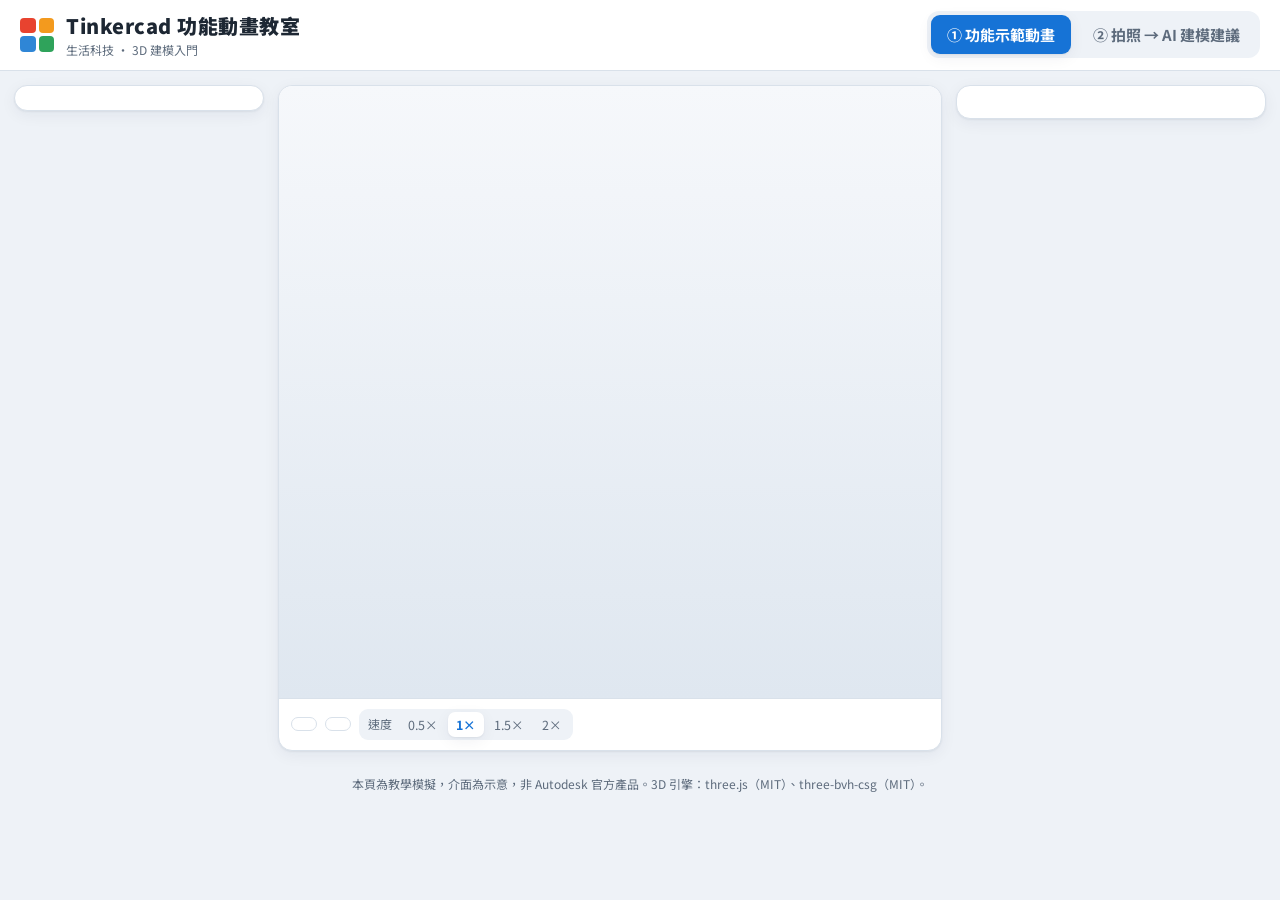
==== index.html @ 7c75faea "新增網頁主檔案" ====
<!doctype html>
<html lang="zh-Hant">
<head>
<meta charset="utf-8">
<meta name="viewport" content="width=device-width, initial-scale=1">
<title>Tinkercad 功能動畫教室</title>
<meta name="description" content="生活科技 3D 建模教學：點選 Tinkercad 功能圖示觀看示範動畫，或上傳物品照片由 AI 建議操作並產生建模模擬。">
<link rel="preconnect" href="https://fonts.googleapis.com">
<link href="https://fonts.googleapis.com/css2?family=Noto+Sans+TC:wght@400;500;700;900&display=swap" rel="stylesheet">
<link rel="stylesheet" href="style.css">
<link rel="icon" href="data:image/svg+xml,%3Csvg xmlns='http://www.w3.org/2000/svg' viewBox='0 0 40 40'%3E%3Cpath d='M20 4l14 8v16l-14 8-14-8V12z' fill='%23e8432f'/%3E%3Cpath d='M20 20l14-8v16l-14 8z' fill='%23000' opacity='.25'/%3E%3C/svg%3E">
<script type="importmap">
{ "imports": {
  "three": "./vendor/three.module.js",
  "three-mesh-bvh": "./vendor/three-mesh-bvh.module.js",
  "three-bvh-csg": "./vendor/three-bvh-csg.module.js"
} }
</script>
</head>
<body>
<header class="top">
  <div class="brand">
    <span class="logo"><i></i><i></i><i></i><i></i></span>
    <div><h1>Tinkercad 功能動畫教室</h1><p>生活科技 · 3D 建模入門</p></div>
  </div>
  <nav class="tabs">
    <button class="tab on" data-tab="demo">① 功能示範動畫</button>
    <button class="tab" data-tab="ai">② 拍照 → AI 建模建議</button>
  </nav>
</header>

<main id="page-demo" class="page">
  <aside class="side" id="feature-list" aria-label="功能列表"></aside>
  <section class="player" id="player-demo">
    <div class="stage-area"></div>
    <div class="controls">
      <button data-c="replay"></button>
      <button data-c="pause"></button>
      <div class="speed"><span>速度</span><button data-speed="0.5">0.5×</button><button data-speed="1" class="on">1×</button><button data-speed="1.5">1.5×</button><button data-speed="2">2×</button></div>
      <div class="caption"></div>
    </div>
  </section>
  <aside class="info" id="info"></aside>
</main>

<main id="page-ai" class="page" hidden>
  <aside class="side ai-form">
    <section class="card" id="dropzone">
      <h3>1. 上傳同一物品的照片 <small>1~3 張，不同角度更準確</small></h3>
      <input type="file" id="file-in" accept="image/*" multiple hidden>
      <div class="thumbs" id="thumbs"></div>
      <textarea id="note" rows="2" placeholder="（選填）補充說明，例如：這是筆筒，高約 10 公分"></textarea>
    </section>
    <section class="card">
      <h3>2. OpenAI API 設定</h3>
      <label class="fld">API 金鑰
        <span class="keyrow"><input id="api-key" type="password" placeholder="sk-..." autocomplete="off" spellcheck="false"><button id="toggle-key" type="button" title="顯示/隱藏">👁</button></span>
      </label>
      <label class="chk"><input type="checkbox" id="remember"> 記住金鑰（只存在這台電腦的瀏覽器）</label>
      <label class="fld">模型
        <input id="model" list="models" placeholder="gpt-4o-mini">
        <datalist id="models"><option value="gpt-4o-mini"><option value="gpt-4o"><option value="gpt-4.1-mini"><option value="gpt-4.1"><option value="gpt-5-mini"></datalist>
      </label>
      <p class="hint">金鑰只會從你的瀏覽器直接送到 OpenAI，不經過任何其他伺服器。課堂公用電腦請勿勾選「記住」。</p>
    </section>
    <button id="btn-analyze" class="primary" disabled>✦ 分析照片並產生建模動畫</button>
    <div id="ai-status" class="status"></div>
    <section class="card samples-card">
      <h3>沒有金鑰？先看範例</h3>
      <div id="samples" class="samples"></div>
    </section>
  </aside>
  <section class="player" id="player-ai">
    <div class="stage-area"></div>
    <div class="controls">
      <button data-c="replay"></button>
      <button data-c="pause"></button>
      <div class="speed"><span>速度</span><button data-speed="0.5">0.5×</button><button data-speed="1" class="on">1×</button><button data-speed="1.5">1.5×</button><button data-speed="2">2×</button></div>
      <div class="caption">上傳照片後按「分析」，或點左下角的範例。</div>
    </div>
  </section>
  <aside class="info">
    <div id="ai-empty" class="empty">
      <h2>AI 建模建議</h2>
      <p>AI 會辨識照片中的物品，把它拆解成 Tinkercad 的基本形狀，並告訴你：</p>
      <ul class="tips"><li>需要用到哪些操作功能、為什麼</li><li>每個零件的形狀、尺寸、位置</li><li>依序操作的建模步驟</li></ul>
      <p>中間的視窗會自動播放整個建模過程的模擬動畫。</p>
    </div>
    <div id="ai-result" hidden></div>
  </aside>
</main>

<footer class="foot">本頁為教學模擬，介面為示意，非 Autodesk 官方產品。3D 引擎：three.js（MIT）、three-bvh-csg（MIT）。</footer>
<script type="module" src="js/main.js"></script>
</body>
</html>
---- style.css ----
:root {
  --bg: #eef2f7; --panel: #ffffff; --ink: #1d2733; --muted: #5d6b7c; --line: #d9e1ea;
  --brand: #1673d6; --brand-ink: #fff; --accent: #e8432f; --soft: #e8f1fc; --ok: #1f8a4c; --err: #c0392b;
  --vp: #e9eef4; --shadow: 0 1px 2px rgba(20,40,70,.06), 0 4px 16px rgba(20,40,70,.06);
}
@media (prefers-color-scheme: dark) {
  :root:not([data-theme="light"]) { --bg: #12171e; --panel: #1b222c; --ink: #e7edf4; --muted: #9aa8b8; --line: #2c3643; --soft: #1d3047; --shadow: 0 1px 2px rgba(0,0,0,.3); }
}
:root[data-theme="dark"] { --bg: #12171e; --panel: #1b222c; --ink: #e7edf4; --muted: #9aa8b8; --line: #2c3643; --soft: #1d3047; }

* { box-sizing: border-box; }
html, body { margin: 0; }
body { background: var(--bg); color: var(--ink); font-family: 'Noto Sans TC', system-ui, -apple-system, 'Microsoft JhengHei', sans-serif; font-size: 15px; line-height: 1.55; }
button { font: inherit; color: inherit; cursor: pointer; }
svg { display: block; }
[hidden] { display: none !important; }

/* ---------- 頁首 ---------- */
.top { display: flex; align-items: center; justify-content: space-between; gap: 16px; flex-wrap: wrap; padding: 10px 20px; background: var(--panel); border-bottom: 1px solid var(--line); position: sticky; top: 0; z-index: 20; }
.brand { display: flex; align-items: center; gap: 12px; }
.brand h1 { margin: 0; font-size: 20px; font-weight: 900; letter-spacing: .5px; }
.brand p { margin: 0; font-size: 12px; color: var(--muted); }
.logo { display: grid; grid-template-columns: 1fr 1fr; gap: 3px; width: 34px; height: 34px; }
.logo i { border-radius: 4px; }
.logo i:nth-child(1) { background: #e8432f; } .logo i:nth-child(2) { background: #f39a1e; }
.logo i:nth-child(3) { background: #2f86d6; } .logo i:nth-child(4) { background: #2fa35b; }
.tabs { display: flex; gap: 6px; background: var(--bg); padding: 4px; border-radius: 12px; }
.tab { border: 0; background: transparent; padding: 8px 16px; border-radius: 9px; font-weight: 700; color: var(--muted); }
.tab.on { background: var(--brand); color: var(--brand-ink); box-shadow: var(--shadow); }

/* ---------- 版面 ---------- */
.page { display: grid; grid-template-columns: 250px minmax(0, 1fr) 310px; gap: 14px; padding: 14px; max-width: 1680px; margin: 0 auto; align-items: start; }
.side, .info { background: var(--panel); border: 1px solid var(--line); border-radius: 14px; padding: 12px; box-shadow: var(--shadow); }
.info { padding: 16px 18px; position: sticky; top: 74px; max-height: calc(100vh - 90px); overflow: auto; }
.side { position: sticky; top: 74px; max-height: calc(100vh - 90px); overflow: auto; }
.side h3 { font-size: 12px; letter-spacing: 1px; color: var(--muted); margin: 10px 4px 6px; font-weight: 700; }
.side h3:first-child { margin-top: 2px; }
.fgrid { display: grid; grid-template-columns: 1fr 1fr; gap: 6px; }
.feat { display: flex; flex-direction: column; align-items: center; gap: 3px; padding: 10px 4px 8px; border: 1px solid var(--line); border-radius: 11px; background: var(--panel); text-align: center; transition: .15s; }
.feat b { font-size: 13.5px; font-weight: 700; line-height: 1.2; }
.feat small { font-size: 10.5px; color: var(--muted); line-height: 1.2; }
.feat:hover { border-color: var(--brand); transform: translateY(-1px); }
.feat.on { background: var(--brand); border-color: var(--brand); color: #fff; }
.feat.on small { color: #d8e8fb; }
.ficon { width: 34px; height: 34px; display: grid; place-items: center; border-radius: 9px; background: var(--soft); color: var(--brand); flex: none; }
.ficon svg { width: 22px; height: 22px; }
.feat.on .ficon { background: rgba(255,255,255,.2); color: #fff; }
.ficon.big { width: 48px; height: 48px; } .ficon.big svg { width: 30px; height: 30px; }

.info-head, .res-head { display: flex; align-items: center; gap: 12px; margin-bottom: 8px; flex-wrap: wrap; }
.info h2 { margin: 0; font-size: 21px; }
.kbd-badge { display: inline-block; margin-top: 3px; font-size: 12px; padding: 1px 8px; border-radius: 6px; background: var(--soft); color: var(--brand); font-weight: 700; }
.desc { margin: 4px 0 12px; }
.info h4 { margin: 16px 0 6px; font-size: 14px; }
.info h4 small { color: var(--muted); font-weight: 400; }
.steps { padding-left: 0; list-style: none; counter-reset: s; margin: 0; }
.steps li { counter-increment: s; position: relative; padding: 7px 8px 7px 38px; border-radius: 9px; margin-bottom: 4px; transition: .2s; }
.steps li::before { content: counter(s); position: absolute; left: 8px; top: 7px; width: 22px; height: 22px; border-radius: 50%; display: grid; place-items: center; font-size: 12px; font-weight: 700; background: var(--line); color: var(--muted); }
.steps li.on { background: var(--soft); font-weight: 700; }
.steps li.on::before { background: var(--brand); color: #fff; }
.steps li.done::before { background: var(--ok); color: #fff; content: '✓'; }
.tips { padding-left: 20px; margin: 0; color: var(--muted); }
.tips li { margin: 3px 0; }

/* ---------- 播放器 ---------- */
.player { background: var(--panel); border: 1px solid var(--line); border-radius: 14px; overflow: hidden; box-shadow: var(--shadow); }
.stage-area { position: relative; height: min(68vh, 640px); min-height: 420px; background: linear-gradient(#f6f8fb, #dfe7f0); overflow: hidden; user-select: none; }
.gl, .gl canvas { position: absolute; inset: 0; width: 100%; height: 100%; }
.overlay { position: absolute; inset: 0; pointer-events: none; z-index: 10; overflow: hidden; }
.controls { display: flex; align-items: center; gap: 8px; padding: 10px 12px; border-top: 1px solid var(--line); flex-wrap: wrap; }
.controls > button { display: flex; align-items: center; gap: 6px; border: 1px solid var(--line); background: var(--panel); padding: 6px 12px; border-radius: 9px; font-weight: 700; font-size: 13.5px; }
.controls > button svg { width: 16px; height: 16px; }
.controls > button:hover { border-color: var(--brand); color: var(--brand); }
.player.ended [data-c=replay] { background: var(--brand); color: #fff; border-color: var(--brand); }
.speed { display: flex; align-items: center; gap: 2px; font-size: 12px; color: var(--muted); background: var(--bg); padding: 3px; border-radius: 9px; }
.speed span { padding: 0 6px; }
.speed button { border: 0; background: transparent; padding: 3px 8px; border-radius: 7px; font-size: 12.5px; }
.speed button.on { background: var(--panel); color: var(--brand); font-weight: 700; box-shadow: var(--shadow); }
.caption { flex: 1 1 260px; min-height: 28px; font-size: 15px; display: flex; align-items: center; gap: 8px; }
.stepno { flex: none; background: var(--accent); color: #fff; font-size: 12px; font-weight: 700; padding: 1px 8px; border-radius: 20px; }

/* ---------- 仿 Tinkercad 介面（僅示意，不可操作） ---------- */
.stage-area button, .stage-area .tile { pointer-events: none; }
.tc-toolbar { position: absolute; left: 0; right: 0; top: 0; height: 44px; display: flex; align-items: center; gap: 10px; padding: 0 8px; background: rgba(255,255,255,.94); border-bottom: 1px solid #d5dde6; z-index: 3; color: #2c3a4a; }
.tb-group { display: flex; align-items: center; gap: 2px; }
.tb-right { margin-left: auto; }
.tc-toolbar .sep { width: 1px; height: 22px; background: #d5dde6; margin: 0 4px; }
.tc-toolbar button { border: 0; background: transparent; padding: 5px 7px; border-radius: 7px; display: flex; align-items: center; gap: 4px; font-size: 12px; color: #2c3a4a; }
.tc-toolbar button svg { width: 19px; height: 19px; }
.tc-toolbar [data-tb=copy] span, .tc-toolbar [data-tb=paste] span, .tc-toolbar [data-tb=del] span, .tc-toolbar [data-tb=undo] span, .tc-toolbar [data-tb=redo] span, .tc-toolbar [data-tb=duplicate] span { display: none; }
.tc-toolbar button.pressed, .view-btns button.pressed, .inspector button.pressed { background: #1673d6; color: #fff; }
.viewcube { position: absolute; left: 18px; top: 60px; width: 64px; height: 64px; perspective: 260px; z-index: 3; }
.cube { position: absolute; left: 10px; top: 10px; width: 44px; height: 44px; transform-style: preserve-3d; }
.cube .f { position: absolute; inset: 0; display: grid; place-items: center; font-size: 13px; font-weight: 700; color: #3b4c60; background: rgba(250,252,255,.95); border: 1px solid #a9b8c8; backface-visibility: hidden; }
.cube .f-front { transform: translateZ(22px); } .cube .f-back { transform: rotateY(180deg) translateZ(22px); }
.cube .f-right { transform: rotateY(90deg) translateZ(22px); } .cube .f-left { transform: rotateY(-90deg) translateZ(22px); }
.cube .f-top { transform: rotateX(90deg) translateZ(22px); background: #e3eefa; } .cube .f-bottom { transform: rotateX(-90deg) translateZ(22px); }
.cube .f.pressed { background: #1673d6; color: #fff; }
.view-btns { position: absolute; left: 26px; top: 136px; display: flex; flex-direction: column; gap: 4px; z-index: 3; }
.view-btns button { width: 30px; height: 30px; border: 1px solid #c9d4df; background: #fff; border-radius: 50%; font-size: 14px; color: #3b4c60; display: grid; place-items: center; padding: 0; }
.shape-panel { position: absolute; right: 0; top: 44px; bottom: 0; width: 118px; background: rgba(255,255,255,.94); border-left: 1px solid #d5dde6; z-index: 3; padding: 8px 6px; overflow: hidden; }
.sp-title { font-size: 12px; font-weight: 700; color: #2c3a4a; margin: 0 2px 6px; }
.sp-grid { display: grid; grid-template-columns: 1fr 1fr; gap: 4px; }
.tile { display: flex; flex-direction: column; align-items: center; padding: 3px 0; border-radius: 7px; font-size: 10.5px; color: #48586a; transition: .15s; }
.tile svg { width: 38px; height: 38px; }
.tile.hl { background: #dcebfc; outline: 2px solid #1673d6; }
.tile.pressed { transform: scale(.92); }
.inspector { position: absolute; right: 130px; top: 54px; width: 168px; background: #fff; border: 1px solid #cfd8e2; border-radius: 9px; box-shadow: 0 6px 20px rgba(30,50,80,.15); padding: 8px; z-index: 4; opacity: 0; transform: translateY(-6px); transition: .25s; color: #2c3a4a; }
.inspector.show { opacity: 1; transform: none; }
.ins-head { font-size: 12px; font-weight: 700; margin-bottom: 6px; }
.ins-row { display: flex; gap: 4px; }
.ins-row button { flex: 1; display: flex; flex-direction: column; align-items: center; gap: 3px; font-size: 11px; border: 1px solid #d5dde6; background: #fff; border-radius: 7px; padding: 5px 0; color: #2c3a4a; }
.ins-row button.on { border-color: #1673d6; box-shadow: inset 0 0 0 1px #1673d6; }
.ins-color, .ins-hole { width: 26px; height: 18px; border-radius: 4px; border: 1px solid rgba(0,0,0,.15); }
.ins-hole { background: repeating-linear-gradient(45deg, #c9ced6 0 4px, #8f97a3 4px 7px); }
.swatches { display: none; grid-template-columns: repeat(6, 1fr); gap: 4px; margin-top: 8px; }
.inspector.palette .swatches { display: grid; }
.swatches i { aspect-ratio: 1; border-radius: 4px; border: 1px solid rgba(0,0,0,.18); }
.swatches i.pressed { outline: 2px solid #1673d6; outline-offset: 1px; }

/* 游標、標籤、按鍵 */
.fake-cursor { position: absolute; left: 0; top: 0; z-index: 30; will-change: transform; }
.fake-cursor svg { filter: drop-shadow(0 2px 2px rgba(0,0,0,.3)); transition: transform .12s; transform-origin: 3px 2px; }
.fake-cursor.down svg { transform: scale(.86); }
.fake-cursor .ripple { position: absolute; left: -14px; top: -14px; width: 32px; height: 32px; border-radius: 50%; border: 3px solid #1673d6; opacity: 0; }
.fake-cursor.clicking .ripple { animation: rip .45s ease-out; }
@keyframes rip { from { transform: scale(.3); opacity: .9; } to { transform: scale(1.4); opacity: 0; } }
.lbl { position: absolute; left: 0; top: 0; white-space: nowrap; will-change: transform; }
.lbl.dim { background: #fff; color: #111; font: 600 12px/1 ui-monospace, Menlo, Consolas, monospace; padding: 4px 6px; border-radius: 4px; border: 1px solid #333; box-shadow: 0 1px 3px rgba(0,0,0,.2); }
.lbl.dim.ruler { border-color: #1673d6; color: #1673d6; }
.lbl.dim.ang { font-size: 14px; background: #1673d6; color: #fff; border-color: #1673d6; }
.lbl.dim.editing { border: 2px solid #1673d6; min-width: 42px; min-height: 22px; text-align: right; z-index: 5; }
.lbl.dim.editing::after { content: '|'; color: #1673d6; animation: blink .8s steps(1) infinite; margin-left: 1px; }
@keyframes blink { 50% { opacity: 0; } }
.lbl.note { background: #1d2733; color: #fff; font-size: 13px; padding: 4px 10px; border-radius: 20px; font-weight: 700; }
.lbl.note.warn { background: var(--accent); }
.lbl.align-dot { width: 13px; height: 13px; border-radius: 50%; background: #222; border: 2px solid #fff; box-shadow: 0 0 0 1px #222; }
.lbl.align-dot.on { background: #1673d6; transform-origin: center; box-shadow: 0 0 0 4px rgba(22,115,214,.3); }
.lbl.mirror-arrow { font-size: 26px; font-weight: 900; color: #111; background: #fff; border-radius: 50%; width: 38px; height: 38px; display: grid; place-items: center; box-shadow: 0 1px 4px rgba(0,0,0,.25); line-height: 1; }
.lbl.mirror-arrow.on { background: #1673d6; color: #fff; }
.marquee { position: absolute; border: 1.5px dashed #1673d6; background: rgba(22,115,214,.1); }
.key-hint { position: absolute; left: 50%; bottom: 18px; transform: translate(-50%, 10px); display: flex; align-items: center; gap: 6px; opacity: 0; transition: .2s; background: rgba(20,30,45,.82); padding: 8px 12px; border-radius: 12px; }
.key-hint.show { opacity: 1; transform: translate(-50%, 0); }
.key-hint kbd { font: 700 15px/1 'Noto Sans TC', system-ui, sans-serif; color: #1d2733; background: linear-gradient(#fff, #e7ecf2); border: 1px solid #aab6c3; border-bottom-width: 3px; border-radius: 7px; padding: 6px 10px; min-width: 34px; text-align: center; }
.key-hint b { color: #fff; }

/* ---------- AI 頁 ---------- */
.ai-form { display: flex; flex-direction: column; gap: 10px; background: transparent; border: 0; box-shadow: none; padding: 0; }
.card { background: var(--panel); border: 1px solid var(--line); border-radius: 14px; padding: 12px; box-shadow: var(--shadow); }
.card h3 { margin: 0 0 8px; font-size: 14px; color: var(--ink); letter-spacing: 0; }
.card h3 small { font-weight: 400; color: var(--muted); font-size: 12px; display: block; }
#dropzone.drag { outline: 2px dashed var(--brand); outline-offset: -4px; background: var(--soft); }
.thumbs { display: grid; grid-template-columns: repeat(3, 1fr); gap: 6px; margin-bottom: 8px; }
.thumbs figure { margin: 0; position: relative; aspect-ratio: 1; border-radius: 9px; overflow: hidden; border: 1px solid var(--line); }
.thumbs img { width: 100%; height: 100%; object-fit: cover; }
.thumbs figure button { position: absolute; right: 3px; top: 3px; width: 22px; height: 22px; border-radius: 50%; border: 0; background: rgba(0,0,0,.6); color: #fff; line-height: 1; padding: 0; }
.thumbs .add { aspect-ratio: 1; border: 2px dashed var(--line); border-radius: 9px; display: flex; flex-direction: column; align-items: center; justify-content: center; gap: 2px; cursor: pointer; color: var(--brand); font-size: 12px; font-weight: 700; text-align: center; }
.thumbs .add:hover { border-color: var(--brand); background: var(--soft); }
.thumbs .add svg { width: 22px; height: 22px; }
.thumbs .add small { color: var(--muted); font-weight: 400; }
textarea, input[type=password], input[type=text], #model { width: 100%; font: inherit; font-size: 14px; color: var(--ink); background: var(--bg); border: 1px solid var(--line); border-radius: 8px; padding: 7px 9px; }
textarea { resize: vertical; }
.fld { display: block; font-size: 13px; font-weight: 700; margin-bottom: 8px; }
.fld input { margin-top: 4px; font-weight: 400; }
.keyrow { display: flex; gap: 4px; }
.keyrow button { margin-top: 4px; border: 1px solid var(--line); background: var(--bg); border-radius: 8px; padding: 0 8px; }
.chk { display: flex; gap: 6px; align-items: center; font-size: 13px; margin-bottom: 8px; }
.hint { font-size: 12px; color: var(--muted); margin: 0; }
.primary { border: 0; background: linear-gradient(135deg, #1673d6, #3c5bd8); color: #fff; font-weight: 900; font-size: 15px; padding: 12px; border-radius: 12px; box-shadow: 0 4px 14px rgba(22,115,214,.3); }
.primary:disabled { opacity: .45; cursor: not-allowed; box-shadow: none; }
.status { font-size: 13.5px; min-height: 0; }
.status:not(:empty) { padding: 9px 11px; border-radius: 10px; background: var(--panel); border: 1px solid var(--line); }
.status.ok { border-color: var(--ok); color: var(--ok); }
.status.err { border-color: var(--err); color: var(--err); }
.spin { display: inline-block; width: 14px; height: 14px; border: 2px solid var(--line); border-top-color: var(--brand); border-radius: 50%; animation: sp 0.8s linear infinite; vertical-align: -2px; margin-right: 8px; }
@keyframes sp { to { transform: rotate(360deg); } }
.samples { display: flex; flex-wrap: wrap; gap: 6px; }
.samples button { border: 1px solid var(--line); background: var(--bg); padding: 6px 12px; border-radius: 20px; font-size: 13px; font-weight: 700; }
.samples button:hover { border-color: var(--brand); color: var(--brand); }
.empty p { color: var(--muted); }
.empty h2 { margin-top: 0; }
.op-list { display: flex; flex-direction: column; gap: 6px; }
.op { display: flex; align-items: center; gap: 10px; text-align: left; border: 1px solid var(--line); background: var(--panel); border-radius: 10px; padding: 6px 8px; }
.op:hover { border-color: var(--brand); }
.op b { display: block; font-size: 14px; }
.op small { display: block; color: var(--muted); font-size: 12px; line-height: 1.35; }
.op-tag { display: inline-block; font-size: 11px; font-weight: 700; background: var(--soft); color: var(--brand); border-radius: 5px; padding: 0 6px; margin-right: 6px; }
.tbl-wrap { overflow-x: auto; }
table.parts { width: 100%; border-collapse: collapse; font-size: 12.5px; }
.parts th, .parts td { text-align: left; padding: 5px 4px; border-bottom: 1px solid var(--line); white-space: nowrap; }
.parts th { color: var(--muted); font-weight: 700; }
.dot { display: inline-block; width: 10px; height: 10px; border-radius: 3px; margin-right: 5px; vertical-align: -1px; border: 1px solid rgba(0,0,0,.2); }
.dot.hole { background: repeating-linear-gradient(45deg, #c9ced6 0 2px, #8f97a3 2px 4px); }

.foot { text-align: center; font-size: 12px; color: var(--muted); padding: 10px 16px 24px; }

/* ---------- 響應式 ---------- */
@media (max-width: 1180px) {
  .page { grid-template-columns: 220px minmax(0, 1fr); }
  .info { grid-column: 1 / -1; position: static; max-height: none; }
}
@media (max-width: 760px) {
  .top { padding: 8px 16px; position: static; }
  .brand h1 { font-size: 17px; }
  .tabs { width: 100%; } .tab { flex: 1; padding: 8px 6px; font-size: 13px; }
  .page { grid-template-columns: minmax(0, 1fr); padding: 10px 16px; }
  .side { position: static; max-height: none; }
  .fgrid { grid-template-columns: repeat(4, 1fr); }
  .feat small { display: none; }
  .feat b { font-size: 12px; }
  .stage-area { height: 62vh; min-height: 380px; }
  .shape-panel { width: 72px; }
  .sp-grid { grid-template-columns: 1fr; }
  .tile span { display: none; } .tile svg { width: 30px; height: 30px; }
  .inspector { right: 80px; width: 140px; }
  .tc-toolbar button span { display: none; }
  .tc-toolbar { gap: 2px; overflow: hidden; }
  .viewcube { left: 6px; transform: scale(.8); transform-origin: top left; }
  .view-btns { left: 10px; top: 124px; }
}
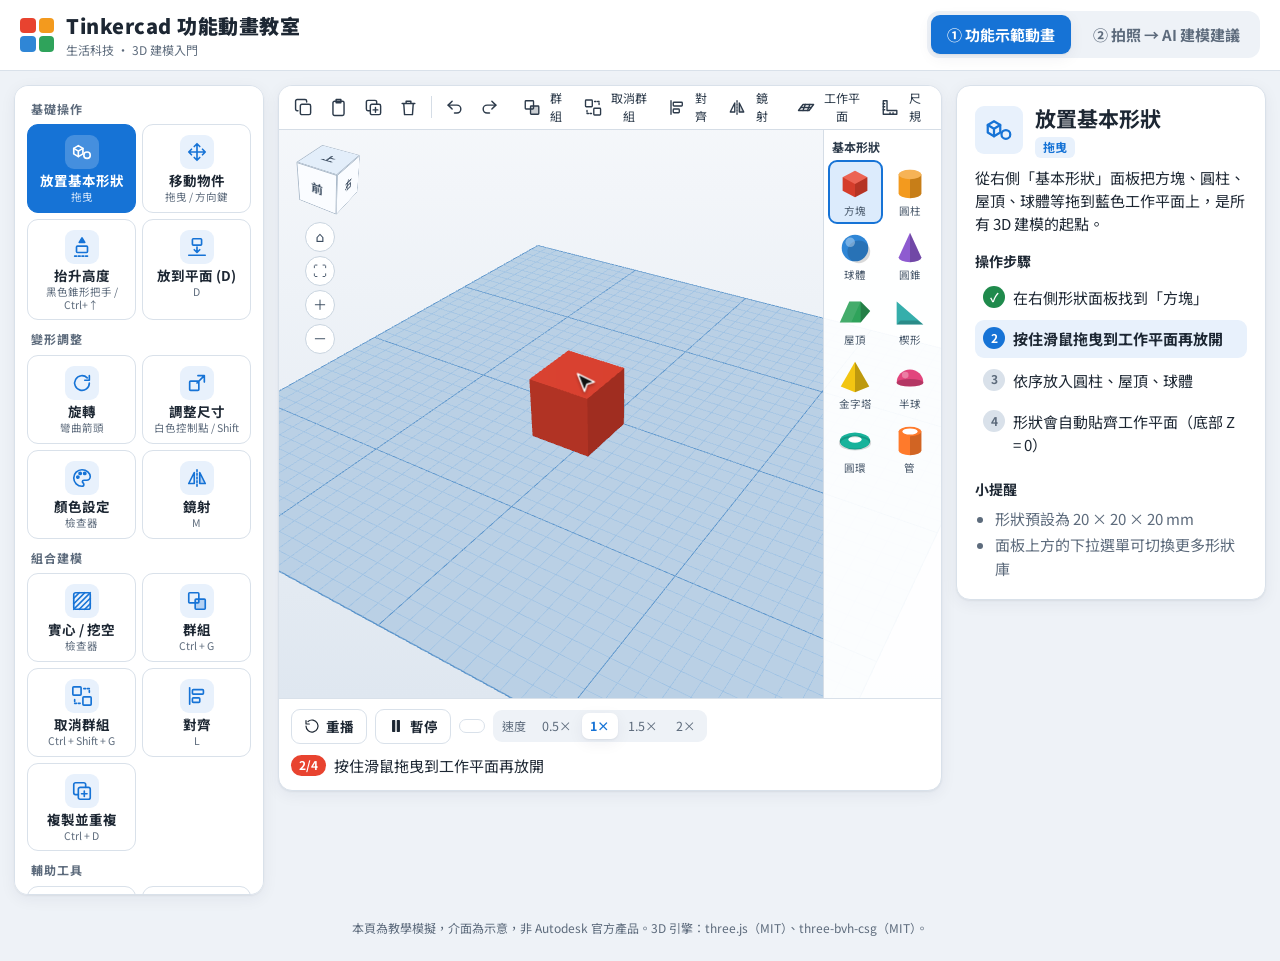
==== commit 8227a254: "v2：AI 自我檢查、下載影片/STL、介面更新" ====
--- a/index.html
+++ b/index.html
@@ -36,6 +36,7 @@
     <div class="controls">
       <button data-c="replay"></button>
       <button data-c="pause"></button>
+      <button data-c="rec" title="從頭重播並錄成影片下載"></button>
       <div class="speed"><span>速度</span><button data-speed="0.5">0.5×</button><button data-speed="1" class="on">1×</button><button data-speed="1.5">1.5×</button><button data-speed="2">2×</button></div>
       <div class="caption"></div>
     </div>
@@ -58,9 +59,11 @@
       </label>
       <label class="chk"><input type="checkbox" id="remember"> 記住金鑰（只存在這台電腦的瀏覽器）</label>
       <label class="fld">模型
-        <input id="model" list="models" placeholder="gpt-4o-mini">
-        <datalist id="models"><option value="gpt-4o-mini"><option value="gpt-4o"><option value="gpt-4.1-mini"><option value="gpt-4.1"><option value="gpt-5-mini"></datalist>
+        <input id="model" list="models" placeholder="gpt-5-mini">
+        <datalist id="models"><option value="gpt-5-mini"><option value="gpt-5"><option value="gpt-4.1"><option value="gpt-4.1-mini"><option value="gpt-4o"><option value="gpt-4o-mini"></datalist>
       </label>
+      <p class="hint">建議 <b>gpt-5-mini</b>（立體方向判斷較準，約 30~90 秒）；gpt-4o-mini 較快較便宜，但常把橫躺的零件做成直立。</p>
+      <label class="chk"><input type="checkbox" id="refine" checked> AI 自我檢查：把 3D 預覽圖給 AI 比對照片後修正（較準確，多一次呼叫）</label>
       <p class="hint">金鑰只會從你的瀏覽器直接送到 OpenAI，不經過任何其他伺服器。課堂公用電腦請勿勾選「記住」。</p>
     </section>
     <button id="btn-analyze" class="primary" disabled>✦ 分析照片並產生建模動畫</button>
@@ -69,12 +72,18 @@
       <h3>沒有金鑰？先看範例</h3>
       <div id="samples" class="samples"></div>
     </section>
+    <section class="card samples-card" hidden>
+      <h3>最近的分析結果 <small>存在這台電腦的瀏覽器，不需重新呼叫 AI</small></h3>
+      <div id="history" class="samples"></div>
+    </section>
+    <label class="load-json">📂 載入建模資料 JSON<input type="file" id="json-in" accept=".json,application/json" hidden></label>
   </aside>
   <section class="player" id="player-ai">
     <div class="stage-area"></div>
     <div class="controls">
       <button data-c="replay"></button>
       <button data-c="pause"></button>
+      <button data-c="rec" title="從頭重播並錄成影片下載"></button>
       <div class="speed"><span>速度</span><button data-speed="0.5">0.5×</button><button data-speed="1" class="on">1×</button><button data-speed="1.5">1.5×</button><button data-speed="2">2×</button></div>
       <div class="caption">上傳照片後按「分析」，或點左下角的範例。</div>
     </div>
--- a/style.css
+++ b/style.css
@@ -218,3 +218,21 @@
   .viewcube { left: 6px; transform: scale(.8); transform-origin: top left; }
   .view-btns { left: 10px; top: 124px; }
 }
+
+/* ---------- v2：錄影、下載、提示 ---------- */
+.rec-dot { width: 11px; height: 11px; border-radius: 50%; background: #e8432f; display: inline-block; }
+.rec-dot.on { animation: blinkdot 1s infinite; }
+@keyframes blinkdot { 50% { opacity: .2; } }
+.player.recording { outline: 3px solid #e8432f; outline-offset: -1px; }
+.player.recording [data-c=rec] { border-color: #e8432f; color: #e8432f; }
+#toast { position: fixed; left: 50%; bottom: 24px; transform: translate(-50%, 20px); background: #1d2733; color: #fff; padding: 10px 18px; border-radius: 12px; font-size: 14px; opacity: 0; transition: .25s; z-index: 100; pointer-events: none; max-width: calc(100vw - 32px); box-shadow: 0 6px 24px rgba(0,0,0,.25); }
+#toast.show { opacity: 1; transform: translate(-50%, 0); }
+.obs { margin: 0 0 12px; background: var(--soft); border-radius: 10px; padding: 8px 12px; font-size: 13.5px; }
+.obs summary { cursor: pointer; font-weight: 700; color: var(--brand); }
+.obs p { margin: 6px 0 0; }
+.dl-row { display: flex; flex-wrap: wrap; gap: 6px; margin-bottom: 4px; }
+.dl-row button { border: 1px solid var(--line); background: var(--panel); padding: 6px 10px; border-radius: 9px; font-size: 13px; font-weight: 700; }
+.dl-row button:hover { border-color: var(--brand); color: var(--brand); }
+.load-json { font-size: 13px; color: var(--muted); cursor: pointer; text-align: center; padding: 4px; }
+.load-json:hover { color: var(--brand); }
+.hint b { color: var(--ink); }
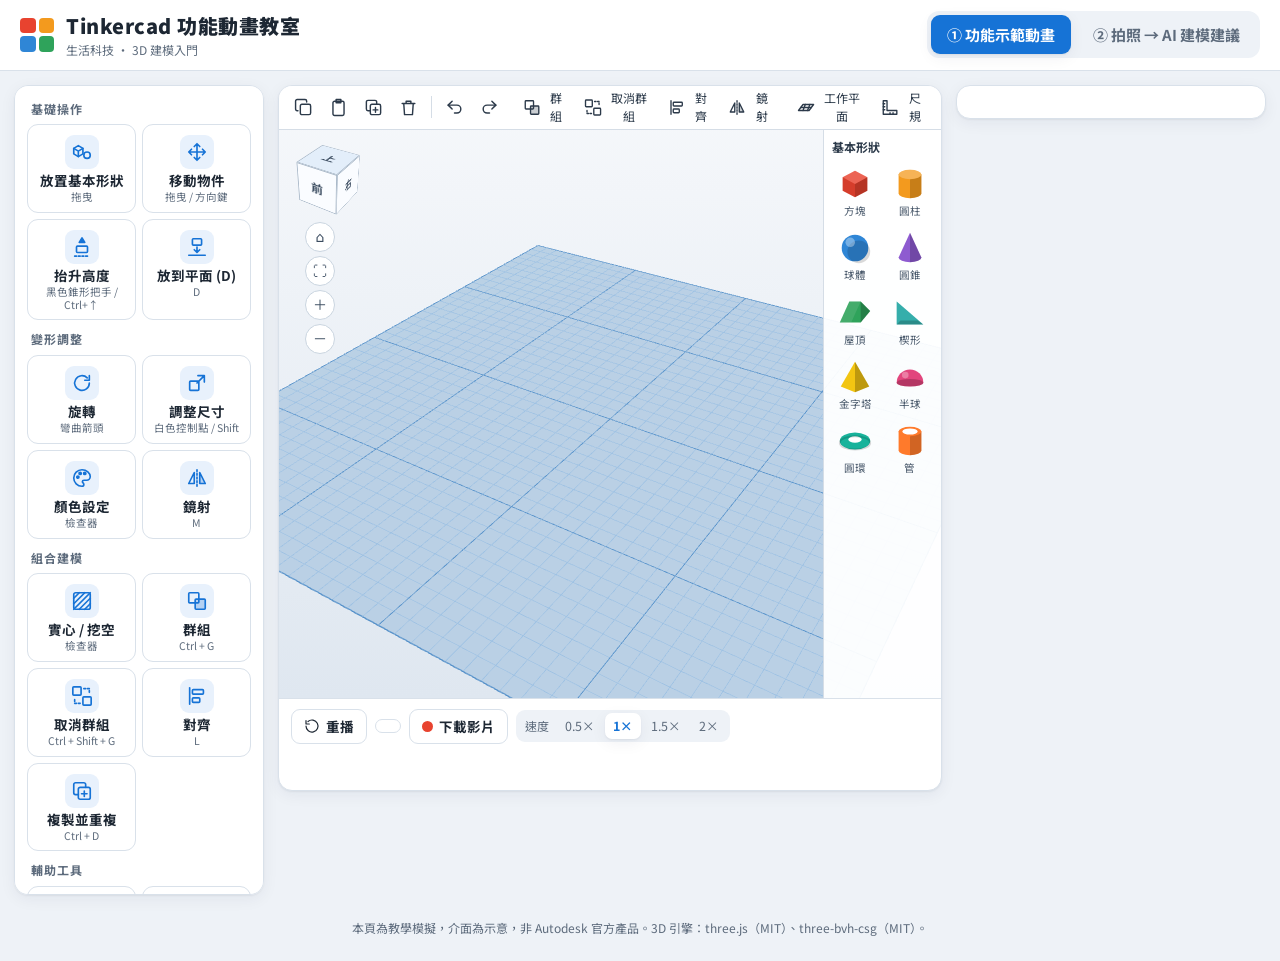
==== commit a1b3e381: "v3：AI 功能密碼鎖、管理頁" ====
--- a/index.html
+++ b/index.html
@@ -44,8 +44,19 @@
   <aside class="info" id="info"></aside>
 </main>
 
-<main id="page-ai" class="page" hidden>
+<main id="page-ai" class="page locked" hidden>
   <aside class="side ai-form">
+    <section class="card lock-card" id="lock-card">
+      <h3>🔒 AI 建模建議需要密碼</h3>
+      <p class="hint">請向老師索取密碼。解鎖後即可上傳照片，由 AI 分析（不需輸入 API 金鑰）。</p>
+      <form id="lock-form" autocomplete="on">
+        <input type="text" name="username" value="Tinkercad 教室" autocomplete="username" hidden>
+        <span class="keyrow"><input id="ai-pw" type="password" placeholder="輸入密碼" autocomplete="current-password" spellcheck="false" required><button id="toggle-pw" type="button" title="顯示/隱藏">👁</button></span>
+        <label class="chk"><input type="checkbox" id="remember-pw"> 記住這台裝置（下次免輸入；公用電腦請勿勾選）</label>
+        <button class="primary" id="btn-unlock" type="submit">解鎖</button>
+      </form>
+      <div id="lock-msg" class="status"></div>
+    </section>
     <section class="card" id="dropzone">
       <h3>1. 上傳同一物品的照片 <small>1~3 張，不同角度更準確</small></h3>
       <input type="file" id="file-in" accept="image/*" multiple hidden>
@@ -53,23 +64,19 @@
       <textarea id="note" rows="2" placeholder="（選填）補充說明，例如：這是筆筒，高約 10 公分"></textarea>
     </section>
     <section class="card">
-      <h3>2. OpenAI API 設定</h3>
-      <label class="fld">API 金鑰
-        <span class="keyrow"><input id="api-key" type="password" placeholder="sk-..." autocomplete="off" spellcheck="false"><button id="toggle-key" type="button" title="顯示/隱藏">👁</button></span>
-      </label>
-      <label class="chk"><input type="checkbox" id="remember"> 記住金鑰（只存在這台電腦的瀏覽器）</label>
+      <h3>2. AI 設定</h3>
       <label class="fld">模型
         <input id="model" list="models" placeholder="gpt-5-mini">
         <datalist id="models"><option value="gpt-5-mini"><option value="gpt-5"><option value="gpt-4.1"><option value="gpt-4.1-mini"><option value="gpt-4o"><option value="gpt-4o-mini"></datalist>
       </label>
       <p class="hint">建議 <b>gpt-5-mini</b>（立體方向判斷較準，約 30~90 秒）；gpt-4o-mini 較快較便宜，但常把橫躺的零件做成直立。</p>
       <label class="chk"><input type="checkbox" id="refine" checked> AI 自我檢查：把 3D 預覽圖給 AI 比對照片後修正（較準確，多一次呼叫）</label>
-      <p class="hint">金鑰只會從你的瀏覽器直接送到 OpenAI，不經過任何其他伺服器。課堂公用電腦請勿勾選「記住」。</p>
+      <div class="unlocked-bar"><span id="unlock-who">🔓 已解鎖</span><button id="btn-lock" type="button">鎖定</button></div>
     </section>
     <button id="btn-analyze" class="primary" disabled>✦ 分析照片並產生建模動畫</button>
     <div id="ai-status" class="status"></div>
     <section class="card samples-card">
-      <h3>沒有金鑰？先看範例</h3>
+      <h3>不需密碼：先看範例</h3>
       <div id="samples" class="samples"></div>
     </section>
     <section class="card samples-card" hidden>
@@ -77,6 +84,7 @@
       <div id="history" class="samples"></div>
     </section>
     <label class="load-json">📂 載入建模資料 JSON<input type="file" id="json-in" accept=".json,application/json" hidden></label>
+    <a class="load-json admin-link" href="admin.html">⚙ 管理密碼與金鑰（老師）</a>
   </aside>
   <section class="player" id="player-ai">
     <div class="stage-area"></div>
--- a/style.css
+++ b/style.css
@@ -236,3 +236,14 @@
 .load-json { font-size: 13px; color: var(--muted); cursor: pointer; text-align: center; padding: 4px; }
 .load-json:hover { color: var(--brand); }
 .hint b { color: var(--ink); }
+
+/* ---------- v3：密碼鎖 ---------- */
+#page-ai.locked #dropzone, #page-ai.locked #dropzone + .card, #page-ai.locked #btn-analyze { display: none; }
+#page-ai:not(.locked) #lock-card { display: none; }
+.lock-card { border: 2px solid var(--brand); }
+.lock-card form { display: flex; flex-direction: column; gap: 8px; margin-top: 8px; }
+.lock-card .keyrow button { margin-top: 0; }
+.lock-card .keyrow input { flex: 1; }
+.unlocked-bar { display: flex; align-items: center; justify-content: space-between; gap: 8px; margin-top: 8px; padding-top: 8px; border-top: 1px dashed var(--line); font-size: 13px; color: var(--ok); font-weight: 700; }
+.unlocked-bar button { border: 1px solid var(--line); background: var(--bg); border-radius: 8px; padding: 3px 10px; font-size: 12.5px; color: var(--muted); }
+.admin-link { text-decoration: none; display: block; }
